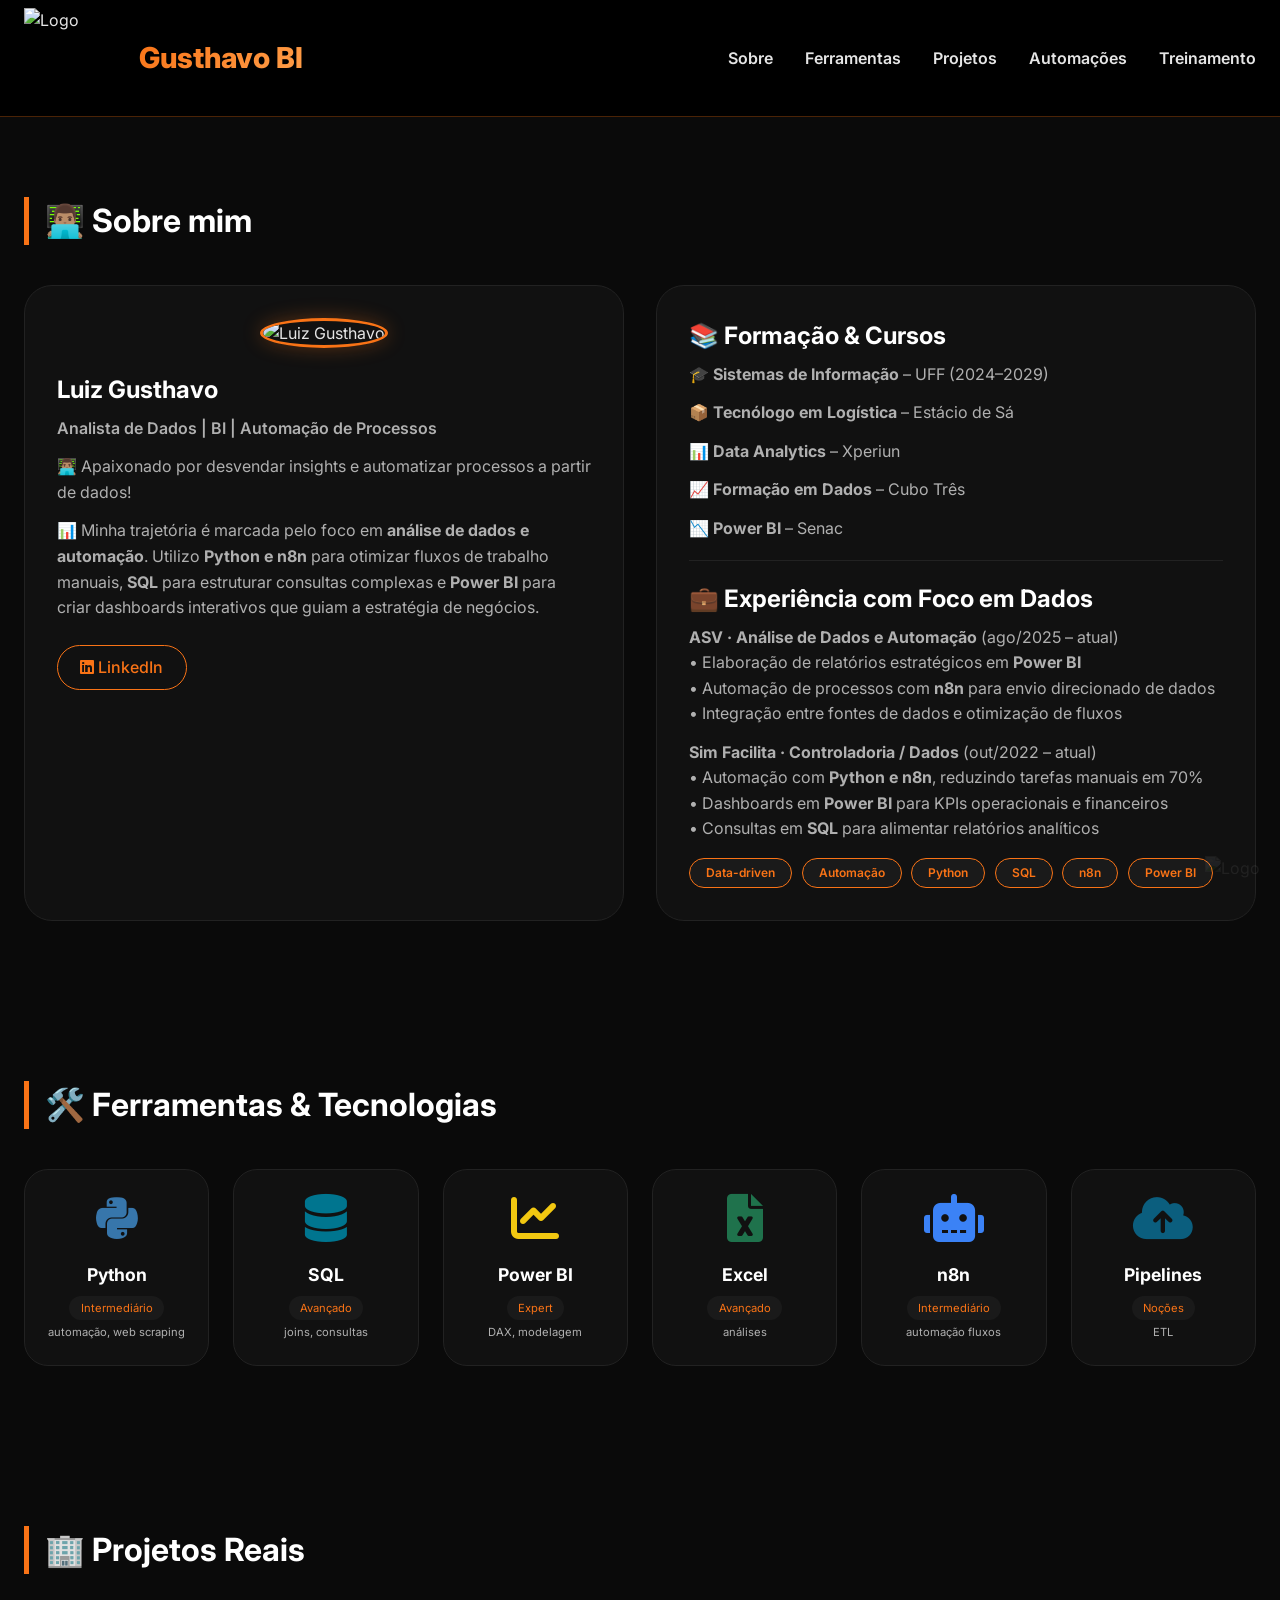
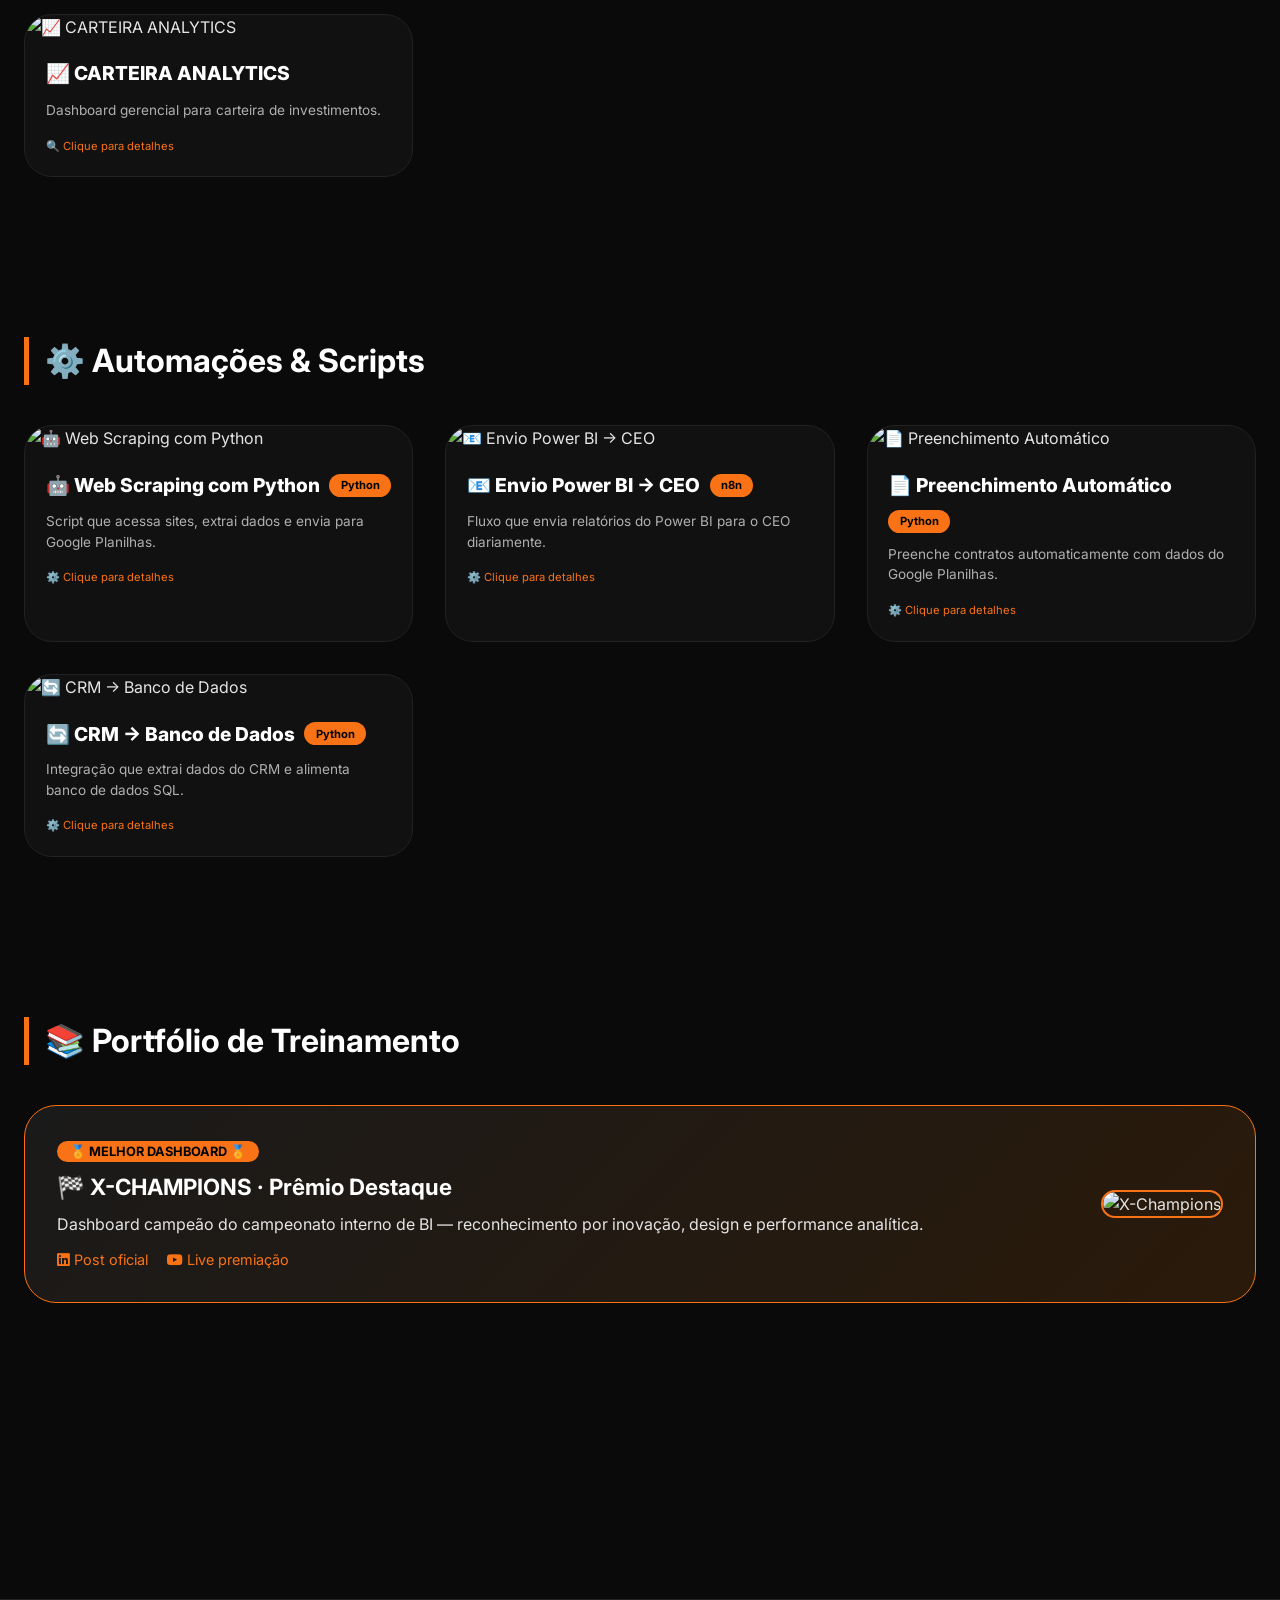
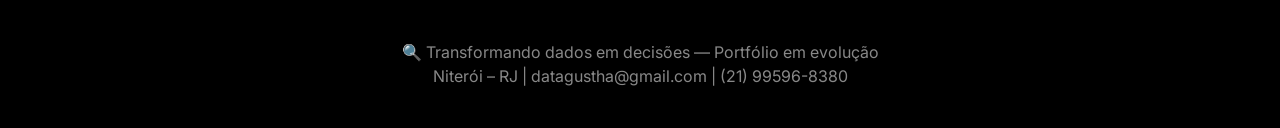
==== index.html @ d7b282e9 "Portfólio finalizado - versão 1.0" ====
<!DOCTYPE html>
<html lang="pt-br">
<head>
    <meta charset="UTF-8">
    <meta name="viewport" content="width=device-width, initial-scale=1.0">
    <title>Gusthavo BI | Análise de Dados & Automação</title>
    
    <!-- Favicon (logo laranja na aba) -->
    <link rel="icon" type="image/png" href="https://i.ibb.co/67p9XVD3/logo-oficial.png"> 
    
    <!-- CSS -->
    <link rel="stylesheet" href="css/style.css">
    
    <!-- Font Awesome -->
    <link rel="stylesheet" href="https://cdnjs.cloudflare.com/ajax/libs/font-awesome/6.0.0-beta3/css/all.min.css">
    
    <!-- Google Fonts -->
    <link href="https://fonts.googleapis.com/css2?family=Inter:wght@300;400;500;600;700;800&display=swap" rel="stylesheet">
    
    <!-- AOS Animation Library -->
    <link href="https://unpkg.com/aos@2.3.1/dist/aos.css" rel="stylesheet">
</head>
<body>

    <header>
        <div class="container">
            <nav>
                <div class="logo" data-aos="fade-right">
                    <!-- Logo BRANCA no header -->
                    <img src="https://i.ibb.co/wrdns12S/logo-laranja.png" alt="Logo" class="logo-img">
                    <span>Gusthavo BI</span>
                </div>
                <ul class="nav-links" data-aos="fade-left">
                    <li><a href="#sobre">Sobre</a></li>
                    <li><a href="#ferramentas">Ferramentas</a></li>
                    <li><a href="#projetos-reais">Projetos</a></li>
                    <li><a href="#automacoes">Automações</a></li>
                    <li><a href="#treinamento">Treinamento</a></li>
                </ul>
            </nav>
        </div>
    </header>

    <main>
        <!-- SOBRE -->
        <section id="sobre">
            <div class="container">
                <h2 class="section-title" data-aos="fade-up">👨🏽‍💻 Sobre mim</h2>
                <div class="sobre-grid">
                    <div class="sobre-card" data-aos="fade-right" data-aos-delay="100">
                        <div class="foto-perfil">
                            <img src="https://i.ibb.co/SDzLszGR/eu.jpg" alt="Luiz Gusthavo">
                        </div>
                        <h3>Luiz Gusthavo</h3>
                        <p class="subtitulo">Analista de Dados | BI | Automação de Processos</p>
                        <p>👨🏽‍💻 Apaixonado por desvendar insights e automatizar processos a partir de dados!</p>
                        <p>📊 Minha trajetória é marcada pelo foco em <strong>análise de dados e automação</strong>. Utilizo <strong>Python e n8n</strong> para otimizar fluxos de trabalho manuais, <strong>SQL</strong> para estruturar consultas complexas e <strong>Power BI</strong> para criar dashboards interativos que guiam a estratégia de negócios.</p>
                        <div class="social-links">
                            <a href="https://www.linkedin.com/in/gusthavobi" target="_blank"><i class="fab fa-linkedin"></i> LinkedIn</a>
                        </div>
                    </div>
                    <div class="sobre-card" data-aos="fade-left" data-aos-delay="200">
                        <h3>📚 Formação & Cursos</h3>
                        <p><strong>🎓 Sistemas de Informação</strong> – UFF (2024–2029)</p>
                        <p><strong>📦 Tecnólogo em Logística</strong> – Estácio de Sá</p>
                        <p><strong>📊 Data Analytics</strong> – Xperiun</p>
                        <p><strong>📈 Formação em Dados</strong> – Cubo Três</p>
                        <p><strong>📉 Power BI</strong> – Senac</p>
                        <hr>
                        <h3>💼 Experiência com Foco em Dados</h3>
                        <p><strong>ASV · Análise de Dados e Automação</strong> (ago/2025 – atual)<br> 
                        • Elaboração de relatórios estratégicos em <strong>Power BI</strong><br>
                        • Automação de processos com <strong>n8n</strong> para envio direcionado de dados<br>
                        • Integração entre fontes de dados e otimização de fluxos</p>
                        <p><strong>Sim Facilita · Controladoria / Dados</strong> (out/2022 – atual)<br> 
                        • Automação com <strong>Python e n8n</strong>, reduzindo tarefas manuais em 70%<br>
                        • Dashboards em <strong>Power BI</strong> para KPIs operacionais e financeiros<br>
                        • Consultas em <strong>SQL</strong> para alimentar relatórios analíticos</p>
                        <div class="badges">
                            <span class="badge">Data-driven</span>
                            <span class="badge">Automação</span>
                            <span class="badge">Python</span>
                            <span class="badge">SQL</span>
                            <span class="badge">n8n</span>
                            <span class="badge">Power BI</span>
                        </div>
                    </div>
                </div>
            </div>
        </section>

        <!-- FERRAMENTAS -->
        <section id="ferramentas">
            <div class="container">
                <h2 class="section-title" data-aos="fade-up">🛠️ Ferramentas & Tecnologias</h2>
                <div class="tools-grid" id="toolsGrid"></div>
            </div>
        </section>

        <!-- PROJETOS REAIS -->
        <section id="projetos-reais">
            <div class="container">
                <h2 class="section-title" data-aos="fade-up">🏢 Projetos Reais</h2>
                <div class="projects-grid" id="projetosReaisContainer"></div>
            </div>
        </section>

        <!-- AUTOMAÇÕES -->
        <section id="automacoes">
            <div class="container">
                <h2 class="section-title" data-aos="fade-up">⚙️ Automações & Scripts</h2>
                <div class="automacoes-grid" id="automacoesContainer"></div>
            </div>
        </section>

        <!-- TREINAMENTO -->
        <section id="treinamento">
            <div class="container">
                <h2 class="section-title" data-aos="fade-up">📚 Portfólio de Treinamento</h2>
                
                <!-- Destaque Champions -->
                <div class="champion-spotlight" data-aos="zoom-in" id="championSpotlight"></div>
                
                <div class="projects-grid" id="treinamentoContainer"></div>
            </div>
        </section>
    </main>

    <footer>
        <div class="container">
            <p>🔍 Transformando dados em decisões — Portfólio em evolução</p>
            <p>Niterói – RJ | datagustha@gmail.com | (21) 99596-8380</p>
        </div>
    </footer>

    <!-- MODAL -->
    <div id="projectModal" class="modal">
        <div class="modal-content">
            <button class="modal-close">&times;</button>
            <h3 id="modalTitle"></h3>
            <p id="modalDesc"></p>
            <div class="modal-link" id="modalLink"></div>
            <img id="modalImg" style="max-width:100%; margin-top: 1rem; border-radius: 20px;">
            <div style="margin-top: 1rem;">
                <a href="#" id="modalBtn" target="_blank" class="btn-primary">🔗 Acessar</a>
            </div>
        </div>
    </div>

    <!-- MARCA D'ÁGUA -->
    <div class="watermark">
        <img src="https://i.ibb.co/wrdns12S/logo-laranja.png" alt="Logo">
    </div>

    <!-- Scripts -->
    <script src="https://unpkg.com/aos@2.3.1/dist/aos.js"></script>
    <script src="js/script.js"></script>
</body>
</html>
---- css/style.css ----
/* ========== RESET ========== */
* {
    margin: 0;
    padding: 0;
    box-sizing: border-box;
}

body {
    font-family: 'Inter', sans-serif;
    background: #0a0a0a;
    color: #e5e5e5;
    line-height: 1.5;
    overflow-x: hidden;
}

.container {
    max-width: 1280px;
    margin: 0 auto;
    padding: 0 24px;
}

/* ========== HEADER ========== */
header {
    background: rgba(0, 0, 0, 0.95);
    border-bottom: 1px solid rgba(249, 115, 22, 0.3);
    position: sticky;
    top: 0;
    z-index: 100;
    backdrop-filter: blur(10px);
}

nav {
    display: flex;
    justify-content: space-between;
    align-items: center;
    padding: 0.5rem 0;
    flex-wrap: wrap;
}

/* ========== LOGO - BRANCA E DO TAMANHO DO TEXTO ========== */
.logo {
    display: flex;
    align-items: center;
    gap: 15px;
}

.logo-img {
    width: 100px;
    height: 100px;
    object-fit: contain;
    /*filter: brightness(0) invert(1);  Deixa a logo BRANCA */
}

.logo span {
    background: linear-gradient(135deg, #F97316, #ff9f4a);
    -webkit-background-clip: text;
    background-clip: text;
    color: transparent;
    font-size: 1.8rem;
    font-weight: 800;
}

.nav-links {
    display: flex;
    gap: 2rem;
    list-style: none;
}

.nav-links a {
    text-decoration: none;
    font-weight: 600;
    color: #e5e5e5;
    transition: all 0.3s ease;
    position: relative;
}

.nav-links a::after {
    content: '';
    position: absolute;
    bottom: -5px;
    left: 0;
    width: 0%;
    height: 2px;
    background: #F97316;
    transition: width 0.3s ease;
}

.nav-links a:hover::after {
    width: 100%;
}

.nav-links a:hover {
    color: #F97316;
}

/* ========== SEÇÕES ========== */
section {
    padding: 5rem 0;
}

.section-title {
    font-size: 2rem;
    font-weight: 700;
    margin-bottom: 2.5rem;
    border-left: 5px solid #F97316;
    padding-left: 1rem;
    color: #ffffff;
}

/* ========== SOBRE ========== */
.sobre-grid {
    display: grid;
    grid-template-columns: 1fr 1fr;
    gap: 2rem;
}

.sobre-card {
    background: #111111;
    border-radius: 28px;
    padding: 2rem;
    border: 1px solid #222;
    transition: all 0.4s cubic-bezier(0.175, 0.885, 0.32, 1.275);
}

.sobre-card:hover {
    transform: translateY(-8px);
    border-color: #F97316;
    box-shadow: 0 20px 40px rgba(249, 115, 22, 0.15);
}

.foto-perfil {
    text-align: center;
    margin-bottom: 1.5rem;
}

.foto-perfil img {
    width: 150px;
    height: 150px;
    border-radius: 50%;
    object-fit: cover;
    border: 3px solid #F97316;
    box-shadow: 0 0 20px rgba(249, 115, 22, 0.3);
    transition: transform 0.3s ease;
}

.foto-perfil img:hover {
    transform: scale(1.05);
}

.sobre-card h3 {
    font-size: 1.5rem;
    margin-bottom: 0.5rem;
    color: #ffffff;
}

.subtitulo {
    color: #F97316;
    font-weight: 600;
    margin-bottom: 1rem;
}

.sobre-card p {
    margin-bottom: 0.8rem;
    color: #b0b0b0;
    line-height: 1.6;
}

hr {
    margin: 1.2rem 0;
    border: none;
    border-top: 1px solid #222;
}

.social-links {
    margin-top: 1.5rem;
    display: flex;
    gap: 1rem;
    flex-wrap: wrap;
}

.social-links a {
    text-decoration: none;
    padding: 0.6rem 1.4rem;
    border: 1px solid #F97316;
    border-radius: 40px;
    color: #F97316;
    font-weight: 500;
    transition: all 0.3s ease;
}

.social-links a:hover {
    background: #F97316;
    color: #000000;
    transform: translateY(-2px);
}

/* ========== BADGES ========== */
.badges {
    margin-top: 1rem;
    display: flex;
    gap: 0.6rem;
    flex-wrap: wrap;
}

.badge {
    background: #1a1a1a;
    padding: 0.3rem 1rem;
    border-radius: 40px;
    font-size: 0.75rem;
    font-weight: 600;
    color: #F97316;
    border: 1px solid #F97316;
    transition: all 0.3s ease;
}

.badge:hover {
    background: #F97316;
    color: #000;
    transform: translateY(-2px);
}

/* ========== FERRAMENTAS ========== */
.tools-grid {
    display: flex;
    flex-wrap: wrap;
    gap: 1.5rem;
    justify-content: center;
}

.tool-card {
    flex: 1;
    min-width: 140px;
    text-align: center;
    background: #111111;
    border-radius: 24px;
    padding: 1.5rem 0.8rem;
    border: 1px solid #222;
    transition: all 0.4s ease;
}

.tool-card:hover {
    transform: translateY(-8px) scale(1.02);
    border-color: #F97316;
    box-shadow: 0 15px 30px rgba(249, 115, 22, 0.2);
}

.tool-card i {
    font-size: 3rem;
    margin-bottom: 0.8rem;
    transition: transform 0.3s ease;
}

.tool-card:hover i {
    transform: scale(1.1);
}

.tool-name {
    font-weight: 700;
    font-size: 1.1rem;
    margin: 0.5rem 0 0.3rem;
    color: #ffffff;
}

.tool-level {
    font-size: 0.7rem;
    color: #F97316;
    background: #1a1a1a;
    display: inline-block;
    padding: 0.2rem 0.7rem;
    border-radius: 30px;
}

/* ========== PROJETOS E AUTOMAÇÕES ========== */
.projects-grid, .automacoes-grid {
    display: grid;
    grid-template-columns: repeat(auto-fill, minmax(320px, 1fr));
    gap: 2rem;
}

.project-card, .automacao-card {
    background: #111111;
    border-radius: 28px;
    overflow: hidden;
    border: 1px solid #222;
    cursor: pointer;
    transition: all 0.4s cubic-bezier(0.175, 0.885, 0.32, 1.275);
}

.project-card:hover, .automacao-card:hover {
    transform: translateY(-8px);
    border-color: #F97316;
    box-shadow: 0 20px 35px rgba(249, 115, 22, 0.2);
}

.project-img, .automacao-img {
    width: 100%;
    height: 190px;
    object-fit: cover;
    transition: transform 0.5s ease;
}

.project-card:hover .project-img,
.automacao-card:hover .automacao-img {
    transform: scale(1.05);
}

.project-info, .automacao-info {
    padding: 1.3rem;
}

.project-title, .automacao-title {
    font-weight: 800;
    font-size: 1.2rem;
    display: flex;
    align-items: center;
    gap: 0.6rem;
    flex-wrap: wrap;
    color: #ffffff;
}

.champion-tag, .automacao-tech {
    background: #F97316;
    color: #000000;
    font-size: 0.7rem;
    font-weight: bold;
    padding: 0.2rem 0.7rem;
    border-radius: 50px;
}

.project-desc, .automacao-desc {
    color: #b0b0b0;
    margin: 0.7rem 0;
    font-size: 0.85rem;
    line-height: 1.5;
}

/* ========== CHAMPION SPOTLIGHT ========== */
.champion-spotlight {
    background: linear-gradient(135deg, #1a1a1a, #2a1a0a);
    border-radius: 32px;
    padding: 2rem;
    margin-bottom: 2rem;
    display: flex;
    align-items: center;
    justify-content: space-between;
    flex-wrap: wrap;
    border: 1px solid #F97316;
    transition: all 0.3s ease;
}

.champion-spotlight:hover {
    transform: scale(1.01);
    box-shadow: 0 10px 30px rgba(249, 115, 22, 0.2);
}

.champion-content h3 {
    font-size: 1.4rem;
    margin: 0.5rem 0;
    color: #ffffff;
}

.champion-links {
    margin-top: 0.8rem;
    display: flex;
    gap: 1.2rem;
    flex-wrap: wrap;
}

.champion-links a {
    text-decoration: none;
    font-size: 0.9rem;
    color: #F97316;
    transition: all 0.3s ease;
}

.champion-links a:hover {
    color: #ff9f4a;
    transform: translateX(3px);
}

.champion-img {
    max-width: 130px;
    border-radius: 20px;
    border: 2px solid #F97316;
    transition: transform 0.3s ease;
}

.champion-img:hover {
    transform: scale(1.05);
}

/* ========== MODAL ========== */
.modal {
    display: none;
    position: fixed;
    top: 0;
    left: 0;
    width: 100%;
    height: 100%;
    background: rgba(0, 0, 0, 0.95);
    justify-content: center;
    align-items: center;
    z-index: 1000;
    animation: fadeIn 0.3s ease;
}

@keyframes fadeIn {
    from { opacity: 0; }
    to { opacity: 1; }
}

.modal-content {
    background: #111111;
    max-width: 650px;
    width: 90%;
    border-radius: 32px;
    padding: 2rem;
    position: relative;
    max-height: 85vh;
    overflow-y: auto;
    border: 1px solid #F97316;
    animation: slideUp 0.4s ease;
}

@keyframes slideUp {
    from {
        opacity: 0;
        transform: translateY(50px);
    }
    to {
        opacity: 1;
        transform: translateY(0);
    }
}

.modal-close {
    position: absolute;
    right: 1.2rem;
    top: 1rem;
    font-size: 1.8rem;
    cursor: pointer;
    background: none;
    border: none;
    color: #F97316;
    transition: transform 0.2s;
}

.modal-close:hover {
    transform: rotate(90deg);
}

.modal-link {
    background: #1a1a1a;
    padding: 0.8rem;
    border-radius: 16px;
    font-size: 0.75rem;
    word-break: break-all;
    margin: 1rem 0;
}

.btn-primary {
    background: #F97316;
    color: #000000;
    padding: 0.7rem 1.5rem;
    border-radius: 40px;
    text-decoration: none;
    display: inline-block;
    font-weight: 600;
    transition: all 0.3s ease;
}

.btn-primary:hover {
    background: #ff8c42;
    transform: scale(1.03);
}

/* ========== FOOTER ========== */
footer {
    text-align: center;
    padding: 2.5rem;
    border-top: 1px solid #222;
    color: #888;
    background: #000000;
}

/* ========== MARCA D'ÁGUA ========== */
.watermark {
    position: fixed;
    bottom: 20px;
    right: 20px;
    opacity: 0.08;
    z-index: 99;
    pointer-events: none;
}

.watermark img {
    width: 80px;
    height: auto;
}

/* ========== RESPONSIVO ========== */
@media (max-width: 768px) {
    .sobre-grid {
        grid-template-columns: 1fr;
    }
    
    .nav-links {
        gap: 1rem;
        margin-top: 0.8rem;
    }
    
    .section-title {
        font-size: 1.5rem;
    }
    
    .tools-grid {
        gap: 1rem;
    }
    
    .champion-spotlight {
        flex-direction: column;
        text-align: center;
    }
    
    .champion-img {
        margin-top: 1rem;
    }
    
    .watermark {
        opacity: 0.05;
        width: 60px;
    }
    
    .logo-img {
        width: 100px;
        height: 100px;
    }
    
    .logo span {
        font-size: 1.4rem;
    }
}
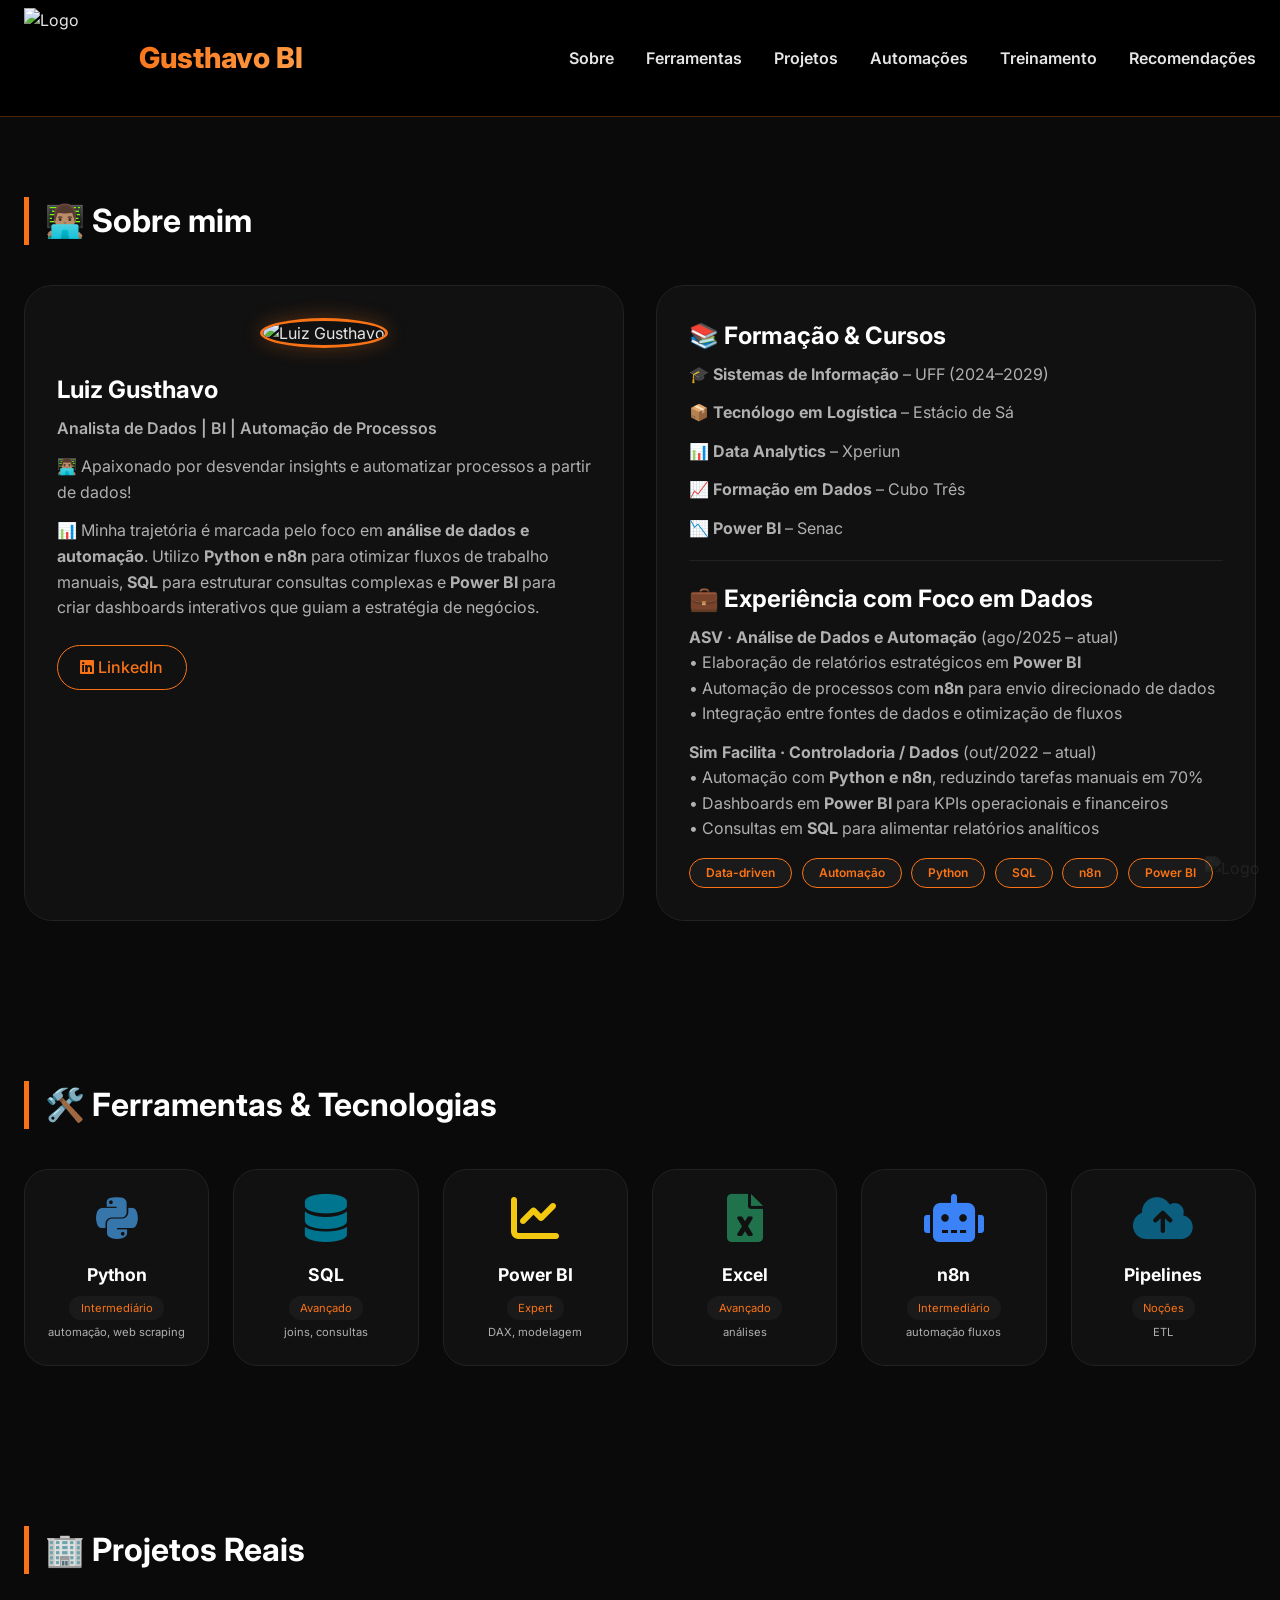
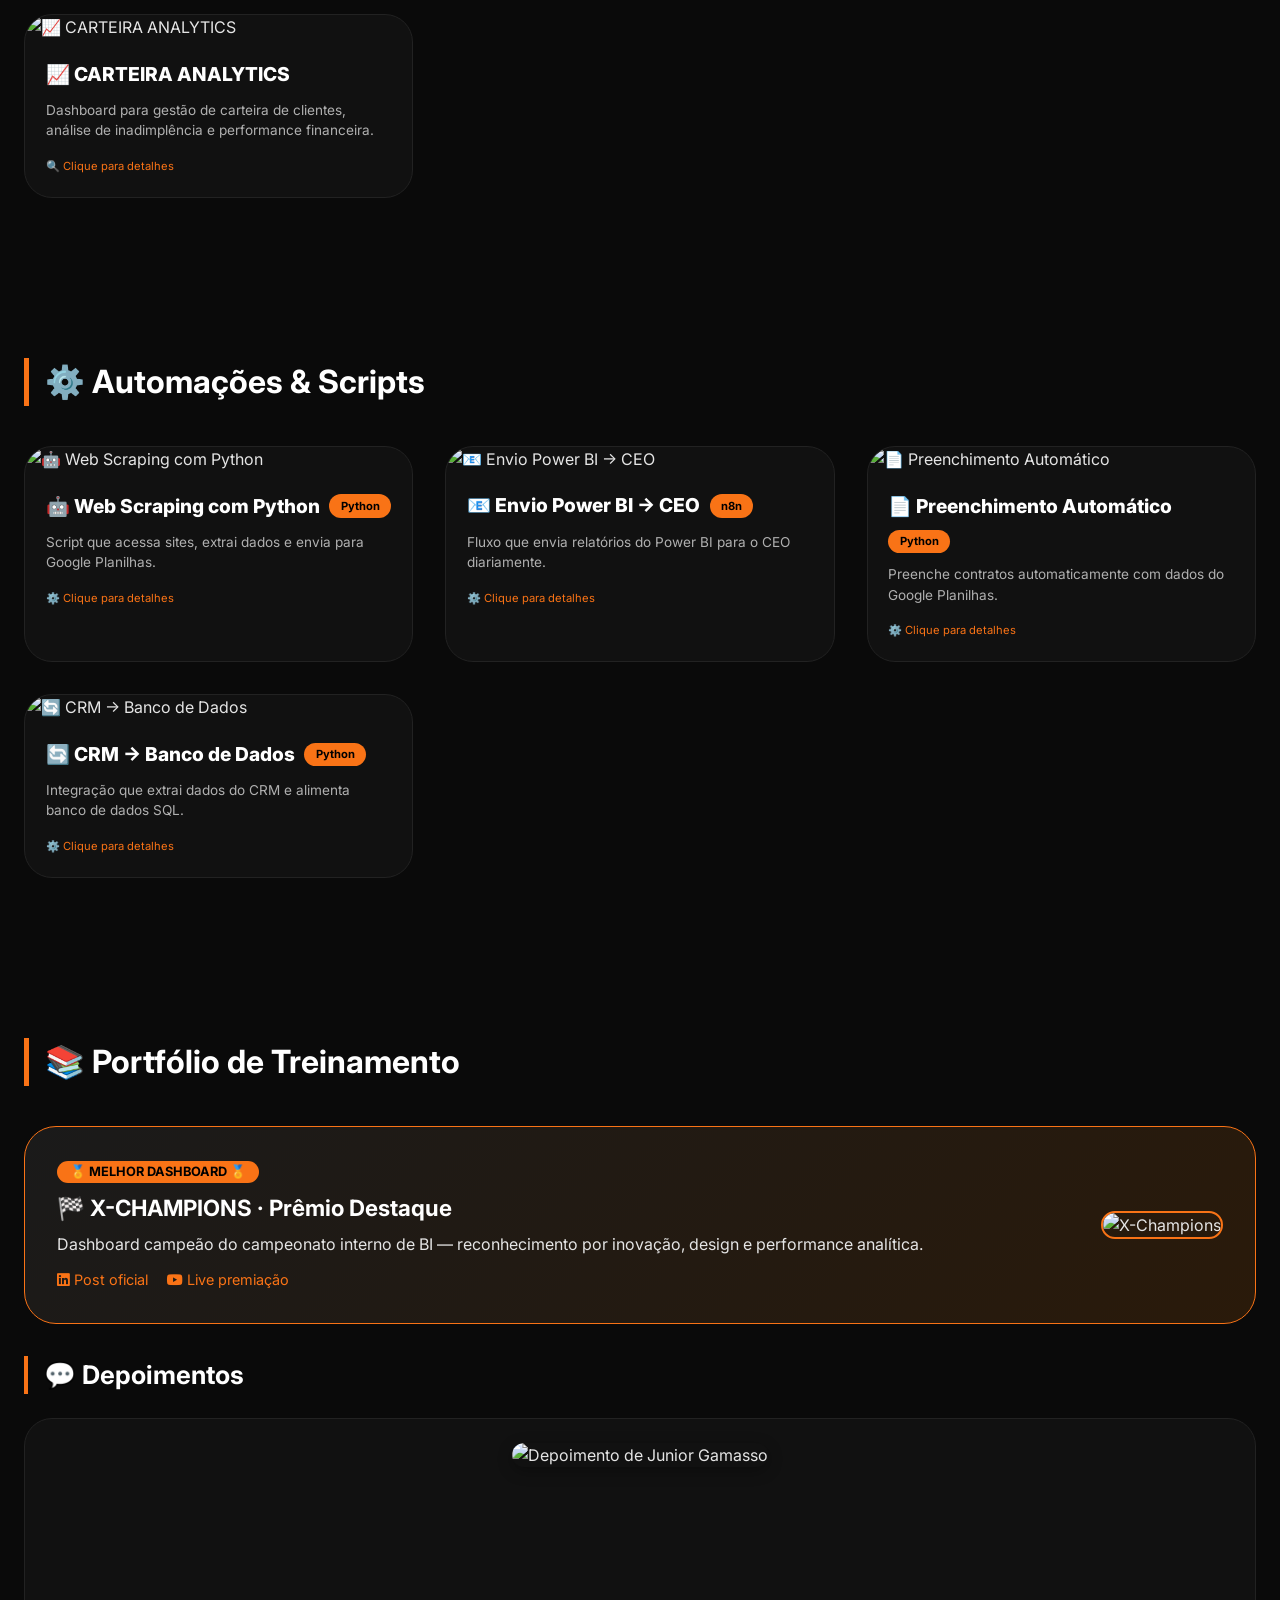
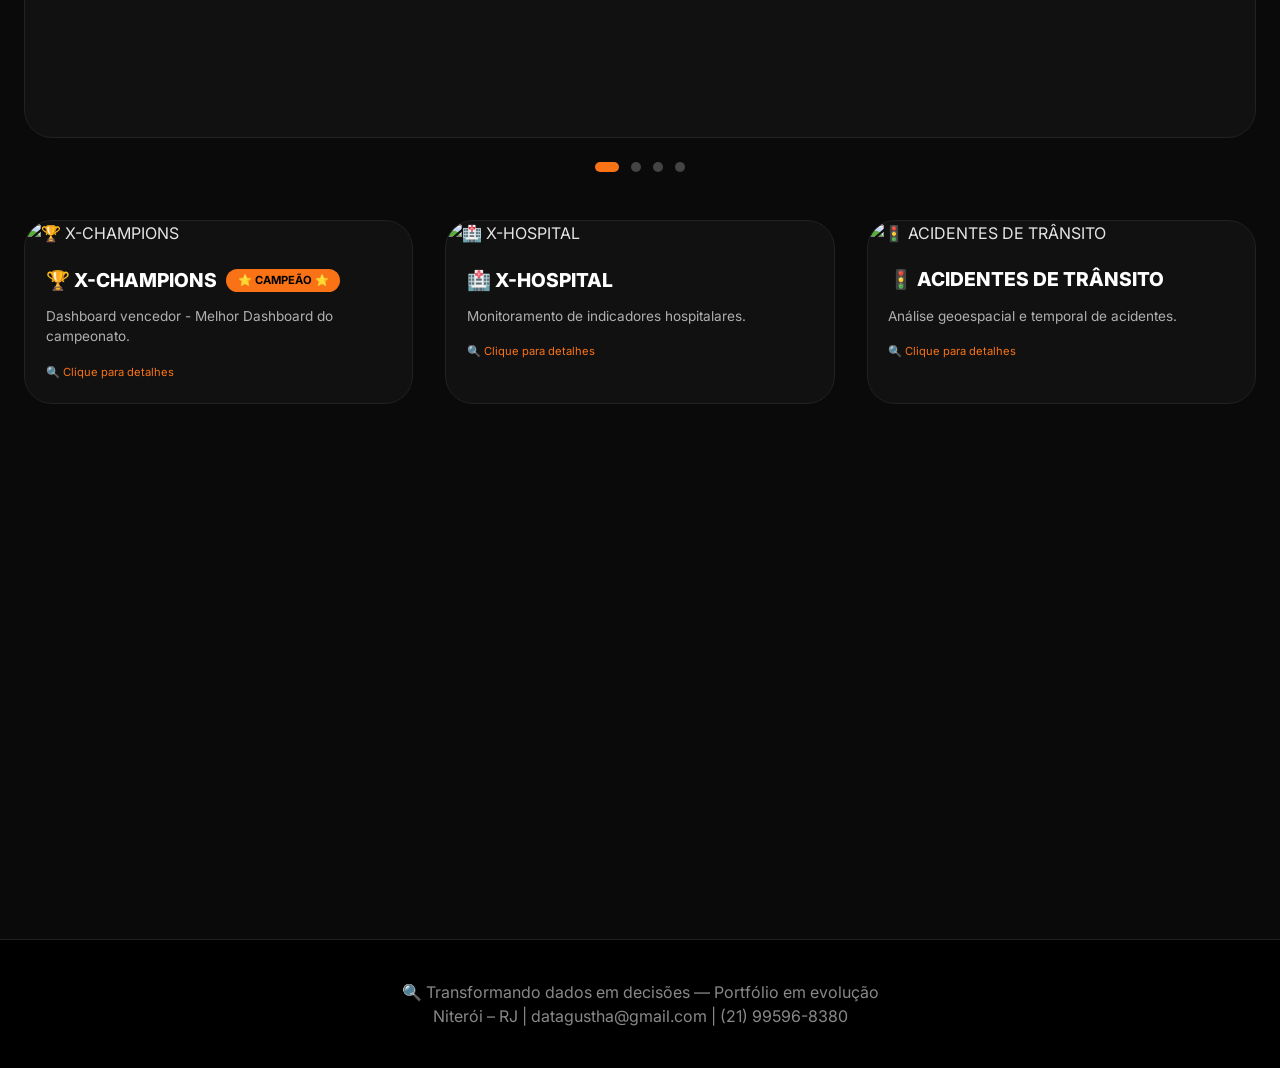
==== commit 094e058c: "Adiciona carrossel de depoimentos e recomendações fixas" ====
--- a/index.html
+++ b/index.html
@@ -26,7 +26,6 @@
         <div class="container">
             <nav>
                 <div class="logo" data-aos="fade-right">
-                    <!-- Logo BRANCA no header -->
                     <img src="https://i.ibb.co/wrdns12S/logo-laranja.png" alt="Logo" class="logo-img">
                     <span>Gusthavo BI</span>
                 </div>
@@ -36,6 +35,7 @@
                     <li><a href="#projetos-reais">Projetos</a></li>
                     <li><a href="#automacoes">Automações</a></li>
                     <li><a href="#treinamento">Treinamento</a></li>
+                    <li><a href="#recomendacoes">Recomendações</a></li>
                 </ul>
             </nav>
         </div>
@@ -121,7 +121,28 @@
                 <!-- Destaque Champions -->
                 <div class="champion-spotlight" data-aos="zoom-in" id="championSpotlight"></div>
                 
+                <!-- DEPOIMENTOS - CARROSSEL QUE MUDA AUTOMATICAMENTE -->
+                <div class="depoimentos-section" data-aos="fade-up">
+                    <h3 class="depoimentos-title">💬 Depoimentos</h3>
+                    <div class="depoimentos-carousel" id="depoimentosCarousel">
+                        <div class="depoimento-slide active" id="slide1"></div>
+                        <div class="depoimento-slide" id="slide2"></div>
+                        <div class="depoimento-slide" id="slide3"></div>
+                        <div class="depoimento-slide" id="slide4"></div>
+                        <div class="depoimento-slide" id="slide5"></div>
+                    </div>
+                    <div class="carousel-indicators" id="carouselIndicators"></div>
+                </div>
+                
                 <div class="projects-grid" id="treinamentoContainer"></div>
+            </div>
+        </section>
+
+        <!-- RECOMENDAÇÕES FIXAS -->
+        <section id="recomendacoes">
+            <div class="container">
+                <h2 class="section-title" data-aos="fade-up">🌟 Recomendações</h2>
+                <div class="recomendacoes-fixas-grid" id="recomendacoesFixasContainer"></div>
             </div>
         </section>
     </main>
--- a/css/style.css
+++ b/css/style.css
@@ -37,7 +37,7 @@
     flex-wrap: wrap;
 }
 
-/* ========== LOGO - BRANCA E DO TAMANHO DO TEXTO ========== */
+/* ========== LOGO ========== */
 .logo {
     display: flex;
     align-items: center;
@@ -48,7 +48,6 @@
     width: 100px;
     height: 100px;
     object-fit: contain;
-    /*filter: brightness(0) invert(1);  Deixa a logo BRANCA */
 }
 
 .logo span {
@@ -387,6 +386,125 @@
 
 .champion-img:hover {
     transform: scale(1.05);
+}
+
+/* ========== DEPOIMENTOS - CARROSSEL ========== */
+.depoimentos-section {
+    margin: 2rem 0 3rem 0;
+}
+
+.depoimentos-title {
+    font-size: 1.6rem;
+    font-weight: 700;
+    margin-bottom: 1.5rem;
+    color: #ffffff;
+    border-left: 4px solid #F97316;
+    padding-left: 1rem;
+}
+
+.depoimentos-carousel {
+    position: relative;
+    width: 100%;
+    min-height: 320px;
+    background: #111111;
+    border-radius: 28px;
+    border: 1px solid #222;
+    overflow: hidden;
+}
+
+.depoimento-slide {
+    position: absolute;
+    top: 0;
+    left: 0;
+    width: 100%;
+    opacity: 0;
+    transition: opacity 0.8s ease-in-out;
+    display: flex;
+    justify-content: center;
+    align-items: center;
+    padding: 1.5rem;
+}
+
+.depoimento-slide.active {
+    opacity: 1;
+    position: relative;
+}
+
+.depoimento-slide img {
+    max-width: 100%;
+    max-height: 280px;
+    border-radius: 20px;
+    box-shadow: 0 4px 15px rgba(0, 0, 0, 0.3);
+    object-fit: contain;
+}
+
+.carousel-indicators {
+    display: flex;
+    justify-content: center;
+    gap: 12px;
+    margin-top: 1.5rem;
+}
+
+.carousel-dot {
+    width: 10px;
+    height: 10px;
+    border-radius: 50%;
+    background: #444;
+    cursor: pointer;
+    transition: all 0.3s ease;
+}
+
+.carousel-dot.active {
+    background: #F97316;
+    width: 24px;
+    border-radius: 10px;
+}
+
+.carousel-dot:hover {
+    background: #F97316;
+}
+
+/* ========== RECOMENDAÇÕES FIXAS ========== */
+.recomendacoes-fixas-grid {
+    display: grid;
+    grid-template-columns: repeat(auto-fit, minmax(340px, 1fr));
+    gap: 2rem;
+}
+
+.recomendacao-fixa-card {
+    background: #111111;
+    border-radius: 28px;
+    padding: 1.8rem;
+    border: 1px solid #222;
+    transition: all 0.3s ease;
+}
+
+.recomendacao-fixa-card:hover {
+    transform: translateY(-4px);
+    border-color: #F97316;
+    box-shadow: 0 12px 24px rgba(249, 115, 22, 0.15);
+}
+
+.recomendacao-fixa-img {
+    width: 100%;
+    border-radius: 16px;
+    margin-bottom: 1rem;
+    max-height: 200px;
+    object-fit: contain;
+    background: #1a1a1a;
+}
+
+.recomendacao-fixa-texto {
+    color: #b0b0b0;
+    font-size: 0.95rem;
+    line-height: 1.6;
+    margin-bottom: 0.8rem;
+}
+
+.recomendacao-fixa-autor {
+    color: #F97316;
+    font-weight: 600;
+    font-size: 0.9rem;
 }
 
 /* ========== MODAL ========== */
@@ -405,8 +523,12 @@
 }
 
 @keyframes fadeIn {
-    from { opacity: 0; }
-    to { opacity: 1; }
+    from {
+        opacity: 0;
+    }
+    to {
+        opacity: 1;
+    }
 }
 
 .modal-content {
@@ -532,11 +654,55 @@
     }
     
     .logo-img {
-        width: 100px;
-        height: 100px;
+        width: 70px;
+        height: 70px;
     }
     
     .logo span {
-        font-size: 1.4rem;
+        font-size: 1.3rem;
+    }
+    
+    .depoimentos-carousel {
+        min-height: 280px;
+    }
+    
+    .depoimento-slide img {
+        max-height: 220px;
+    }
+    
+    .recomendacoes-fixas-grid {
+        grid-template-columns: 1fr;
+        gap: 1.5rem;
+    }
+    
+    .recomendacao-fixa-card {
+        padding: 1.2rem;
+    }
+}
+
+@media (max-width: 480px) {
+    .logo-img {
+        width: 50px;
+        height: 50px;
+    }
+    
+    .logo span {
+        font-size: 1.1rem;
+    }
+    
+    .nav-links {
+        gap: 0.8rem;
+    }
+    
+    .nav-links a {
+        font-size: 0.8rem;
+    }
+    
+    .depoimentos-carousel {
+        min-height: 240px;
+    }
+    
+    .depoimento-slide img {
+        max-height: 180px;
     }
 }
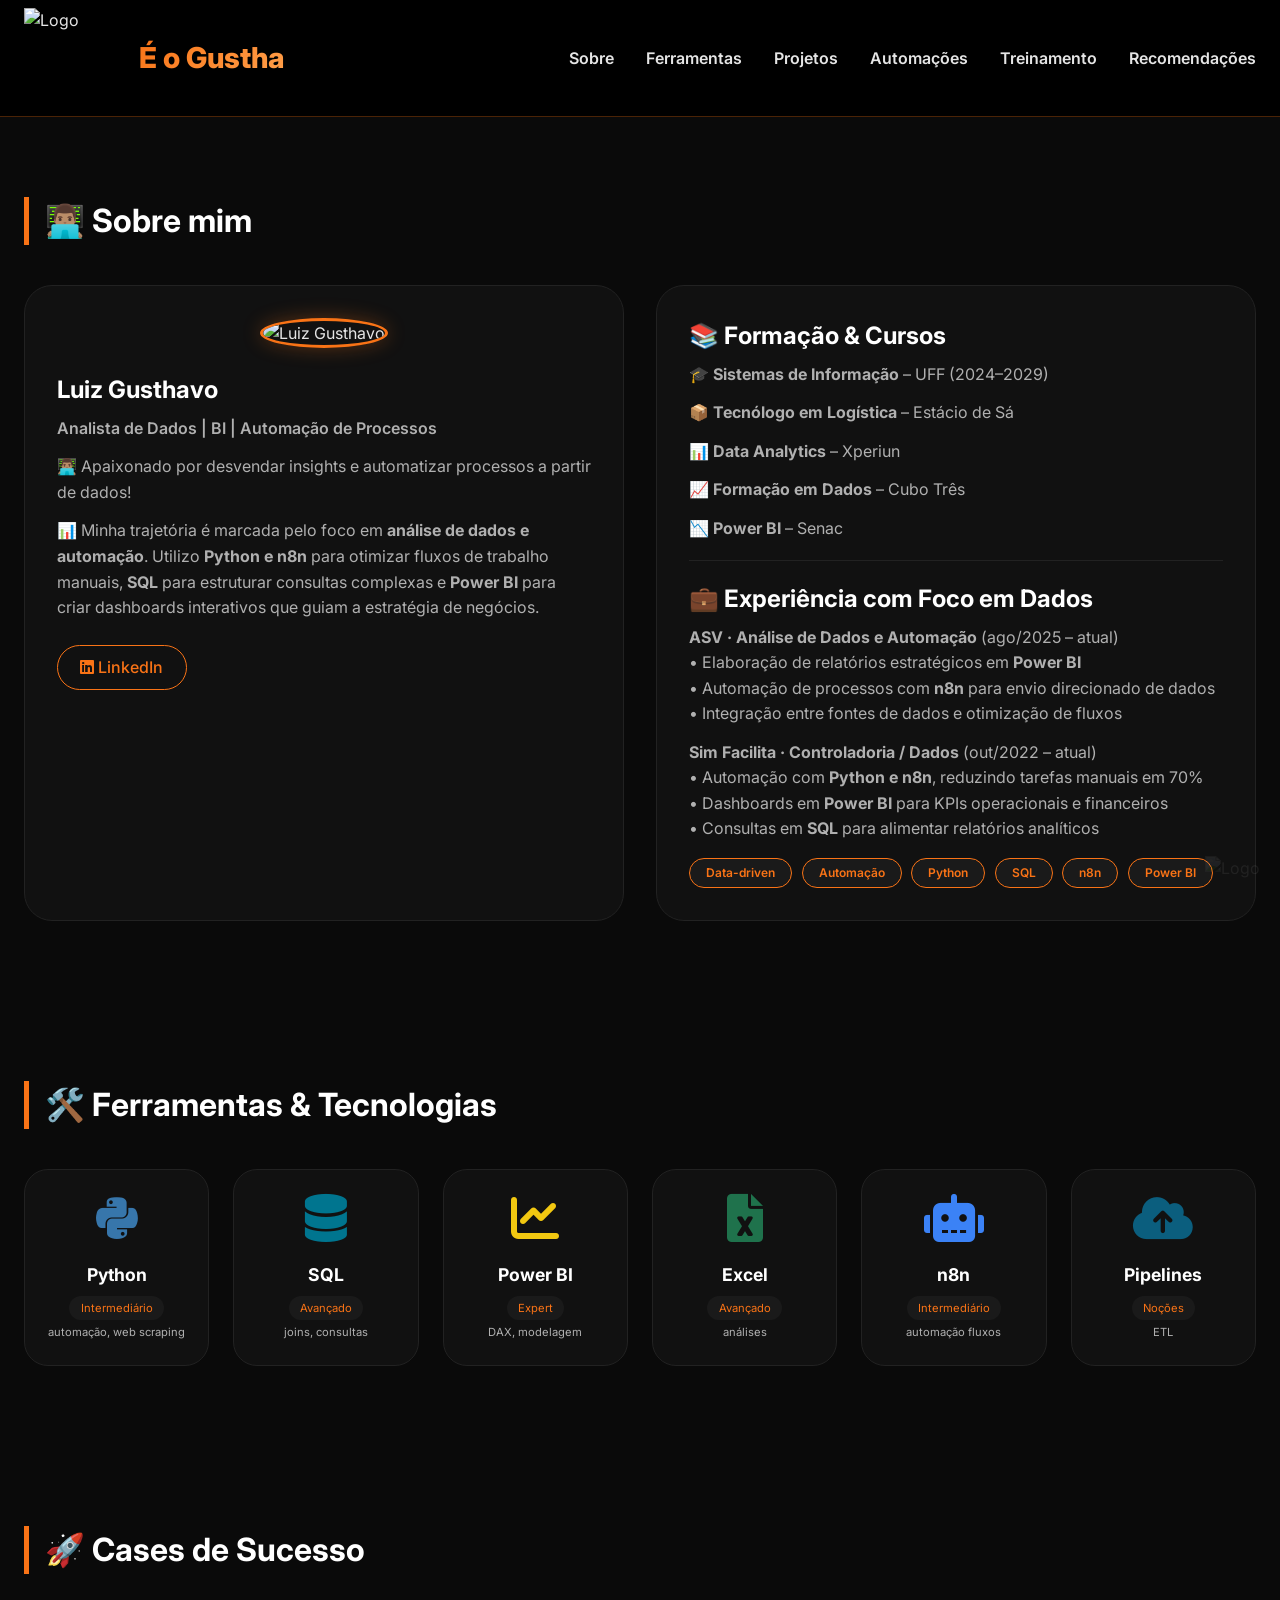
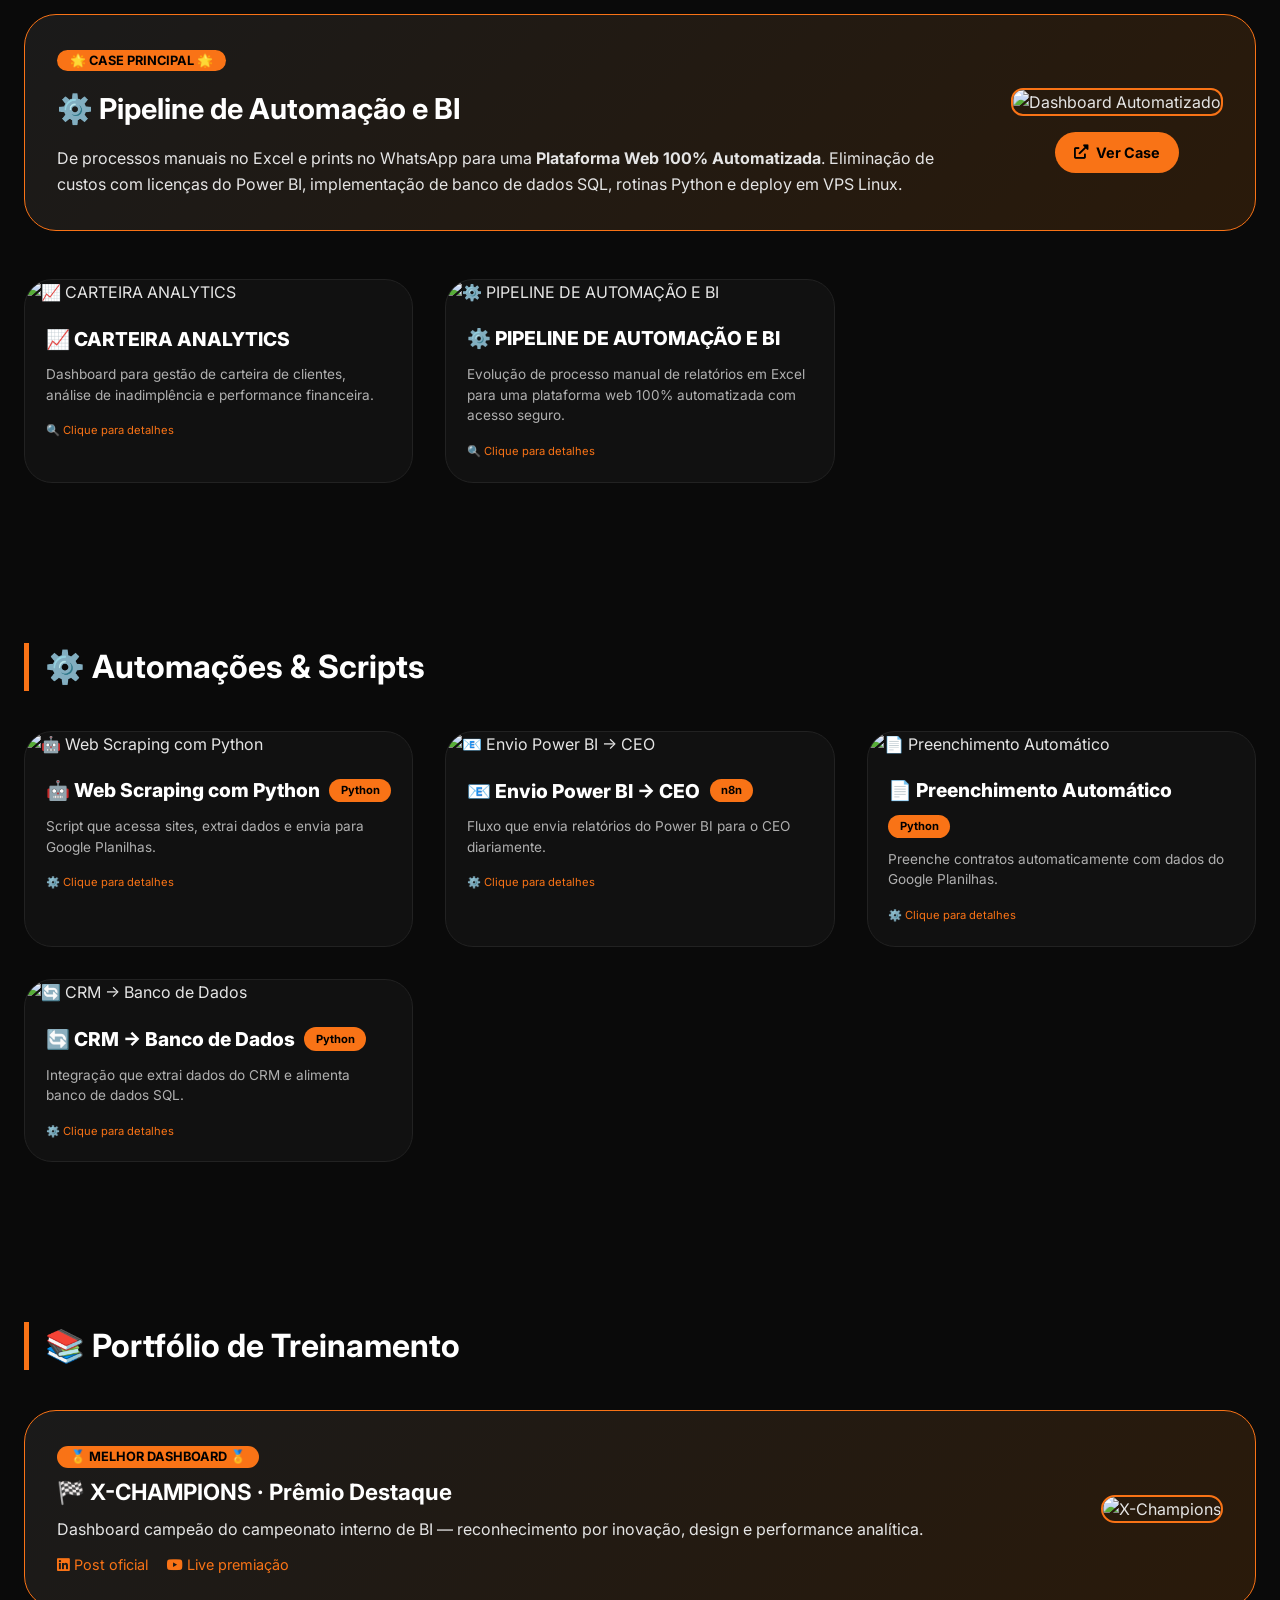
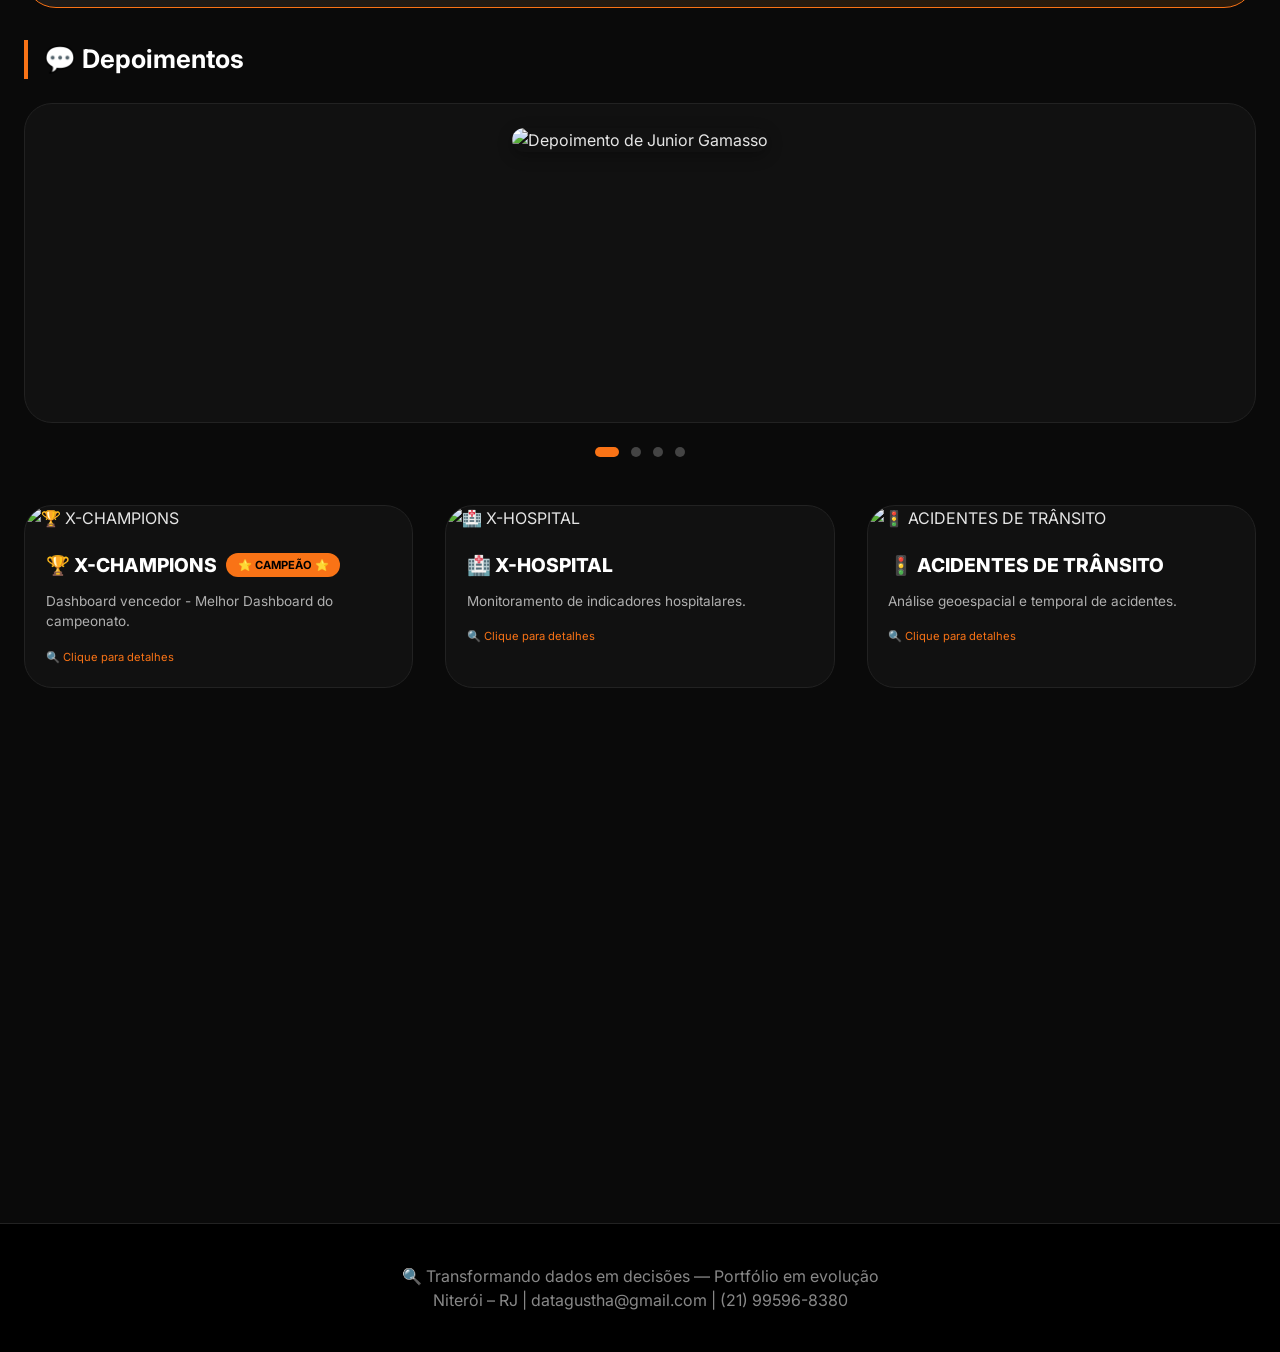
==== commit de629a5d: "Atualização do portfólio - nova seção de projetos" ====
--- a/index.html
+++ b/index.html
@@ -1,25 +1,28 @@
 <!DOCTYPE html>
 <html lang="pt-br">
+
 <head>
     <meta charset="UTF-8">
     <meta name="viewport" content="width=device-width, initial-scale=1.0">
     <title>Gusthavo BI | Análise de Dados & Automação</title>
-    
+
     <!-- Favicon (logo laranja na aba) -->
-    <link rel="icon" type="image/png" href="https://i.ibb.co/67p9XVD3/logo-oficial.png"> 
-    
+    <link rel="icon" type="image/png" href="https://i.ibb.co/67p9XVD3/logo-oficial.png">
+
     <!-- CSS -->
     <link rel="stylesheet" href="css/style.css">
-    
+
     <!-- Font Awesome -->
     <link rel="stylesheet" href="https://cdnjs.cloudflare.com/ajax/libs/font-awesome/6.0.0-beta3/css/all.min.css">
-    
+
     <!-- Google Fonts -->
-    <link href="https://fonts.googleapis.com/css2?family=Inter:wght@300;400;500;600;700;800&display=swap" rel="stylesheet">
-    
+    <link href="https://fonts.googleapis.com/css2?family=Inter:wght@300;400;500;600;700;800&display=swap"
+        rel="stylesheet">
+
     <!-- AOS Animation Library -->
     <link href="https://unpkg.com/aos@2.3.1/dist/aos.css" rel="stylesheet">
 </head>
+
 <body>
 
     <header>
@@ -27,7 +30,7 @@
             <nav>
                 <div class="logo" data-aos="fade-right">
                     <img src="https://i.ibb.co/wrdns12S/logo-laranja.png" alt="Logo" class="logo-img">
-                    <span>Gusthavo BI</span>
+                    <span>É o Gustha</span>
                 </div>
                 <ul class="nav-links" data-aos="fade-left">
                     <li><a href="#sobre">Sobre</a></li>
@@ -54,9 +57,14 @@
                         <h3>Luiz Gusthavo</h3>
                         <p class="subtitulo">Analista de Dados | BI | Automação de Processos</p>
                         <p>👨🏽‍💻 Apaixonado por desvendar insights e automatizar processos a partir de dados!</p>
-                        <p>📊 Minha trajetória é marcada pelo foco em <strong>análise de dados e automação</strong>. Utilizo <strong>Python e n8n</strong> para otimizar fluxos de trabalho manuais, <strong>SQL</strong> para estruturar consultas complexas e <strong>Power BI</strong> para criar dashboards interativos que guiam a estratégia de negócios.</p>
+                        <p>📊 Minha trajetória é marcada pelo foco em <strong>análise de dados e automação</strong>.
+                            Utilizo <strong>Python e n8n</strong> para otimizar fluxos de trabalho manuais,
+                            <strong>SQL</strong> para estruturar consultas complexas e <strong>Power BI</strong> para
+                            criar dashboards interativos que guiam a estratégia de negócios.
+                        </p>
                         <div class="social-links">
-                            <a href="https://www.linkedin.com/in/gusthavobi" target="_blank"><i class="fab fa-linkedin"></i> LinkedIn</a>
+                            <a href="https://www.linkedin.com/in/gusthavobi" target="_blank"><i
+                                    class="fab fa-linkedin"></i> LinkedIn</a>
                         </div>
                     </div>
                     <div class="sobre-card" data-aos="fade-left" data-aos-delay="200">
@@ -68,14 +76,14 @@
                         <p><strong>📉 Power BI</strong> – Senac</p>
                         <hr>
                         <h3>💼 Experiência com Foco em Dados</h3>
-                        <p><strong>ASV · Análise de Dados e Automação</strong> (ago/2025 – atual)<br> 
-                        • Elaboração de relatórios estratégicos em <strong>Power BI</strong><br>
-                        • Automação de processos com <strong>n8n</strong> para envio direcionado de dados<br>
-                        • Integração entre fontes de dados e otimização de fluxos</p>
-                        <p><strong>Sim Facilita · Controladoria / Dados</strong> (out/2022 – atual)<br> 
-                        • Automação com <strong>Python e n8n</strong>, reduzindo tarefas manuais em 70%<br>
-                        • Dashboards em <strong>Power BI</strong> para KPIs operacionais e financeiros<br>
-                        • Consultas em <strong>SQL</strong> para alimentar relatórios analíticos</p>
+                        <p><strong>ASV · Análise de Dados e Automação</strong> (ago/2025 – atual)<br>
+                            • Elaboração de relatórios estratégicos em <strong>Power BI</strong><br>
+                            • Automação de processos com <strong>n8n</strong> para envio direcionado de dados<br>
+                            • Integração entre fontes de dados e otimização de fluxos</p>
+                        <p><strong>Sim Facilita · Controladoria / Dados</strong> (out/2022 – atual)<br>
+                            • Automação com <strong>Python e n8n</strong>, reduzindo tarefas manuais em 70%<br>
+                            • Dashboards em <strong>Power BI</strong> para KPIs operacionais e financeiros<br>
+                            • Consultas em <strong>SQL</strong> para alimentar relatórios analíticos</p>
                         <div class="badges">
                             <span class="badge">Data-driven</span>
                             <span class="badge">Automação</span>
@@ -97,10 +105,24 @@
             </div>
         </section>
 
-        <!-- PROJETOS REAIS -->
+        <!-- CASES DE SUCESSO -->
         <section id="projetos-reais">
             <div class="container">
-                <h2 class="section-title" data-aos="fade-up">🏢 Projetos Reais</h2>
+                <h2 class="section-title" data-aos="fade-up">🚀 Cases de Sucesso</h2>
+
+                <!-- Destaque Case Automação -->
+                <div class="champion-spotlight" data-aos="zoom-in" style="margin-bottom: 3rem; cursor: pointer; transition: transform 0.3s; align-items: center;" onmouseover="this.style.transform='scale(1.02)'" onmouseout="this.style.transform='scale(1)'" onclick="window.location.href='case-automacao.html'">
+                    <div class="champion-content" style="flex: 1; min-width: 300px; padding-right: 2rem;">
+                        <span style="background: #F97316; padding: 0.2rem 0.8rem; border-radius: 50px; font-size: 0.8rem; font-weight: bold; color: #000;">🌟 CASE PRINCIPAL 🌟</span>
+                        <h3 style="margin-top: 1rem; font-size: 1.8rem;">⚙️ Pipeline de Automação e BI</h3>
+                        <p style="margin-top: 1rem; font-size: 1rem; line-height: 1.6;">De processos manuais no Excel e prints no WhatsApp para uma <strong>Plataforma Web 100% Automatizada</strong>. Eliminação de custos com licenças do Power BI, implementação de banco de dados SQL, rotinas Python e deploy em VPS Linux.</p>
+                    </div>
+                    <div style="display: flex; flex-direction: column; align-items: center; gap: 1rem; margin-top: 1rem;">
+                        <img class="champion-img" src="https://i.ibb.co/fzdz0RHn/relatorio-novo.gif" alt="Dashboard Automatizado" style="max-width: 220px; width: 100%; border-radius: 12px; border: 2px solid #F97316;">
+                        <a href="case-automacao.html" class="btn-primary" style="text-decoration: none; border-radius: 50px; background: #F97316; color: #000; font-weight: bold; font-size: 0.9rem; padding: 0.6rem 1.2rem; display: inline-flex; align-items: center; gap: 0.5rem;"><i class="fas fa-external-link-alt"></i> Ver Case</a>
+                    </div>
+                </div>
+
                 <div class="projects-grid" id="projetosReaisContainer"></div>
             </div>
         </section>
@@ -117,10 +139,10 @@
         <section id="treinamento">
             <div class="container">
                 <h2 class="section-title" data-aos="fade-up">📚 Portfólio de Treinamento</h2>
-                
+
                 <!-- Destaque Champions -->
                 <div class="champion-spotlight" data-aos="zoom-in" id="championSpotlight"></div>
-                
+
                 <!-- DEPOIMENTOS - CARROSSEL QUE MUDA AUTOMATICAMENTE -->
                 <div class="depoimentos-section" data-aos="fade-up">
                     <h3 class="depoimentos-title">💬 Depoimentos</h3>
@@ -133,7 +155,7 @@
                     </div>
                     <div class="carousel-indicators" id="carouselIndicators"></div>
                 </div>
-                
+
                 <div class="projects-grid" id="treinamentoContainer"></div>
             </div>
         </section>
@@ -177,4 +199,5 @@
     <script src="https://unpkg.com/aos@2.3.1/dist/aos.js"></script>
     <script src="js/script.js"></script>
 </body>
+
 </html>
